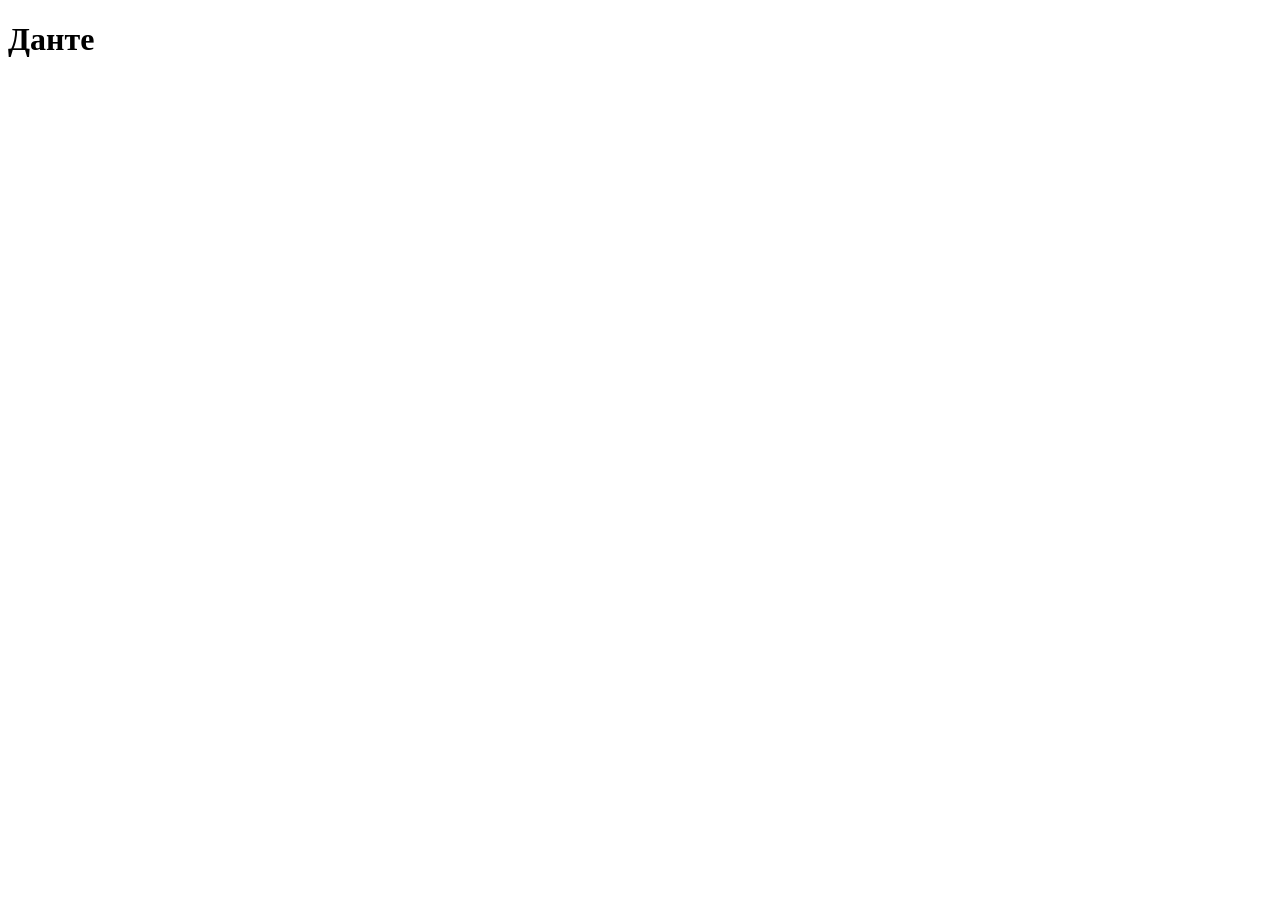
==== dante.html @ 0ce07fbe "Add files via upload First part of project" ====
<!DOCTYPE html>
<html lang="en">
<head>
    <meta charset="UTF-8">
    <meta name="viewport" content="width=device-width, initial-scale=1.0">
    <title>Dante</title>
</head>
<body>
    <h1>Данте</h1>
</body>
</html>
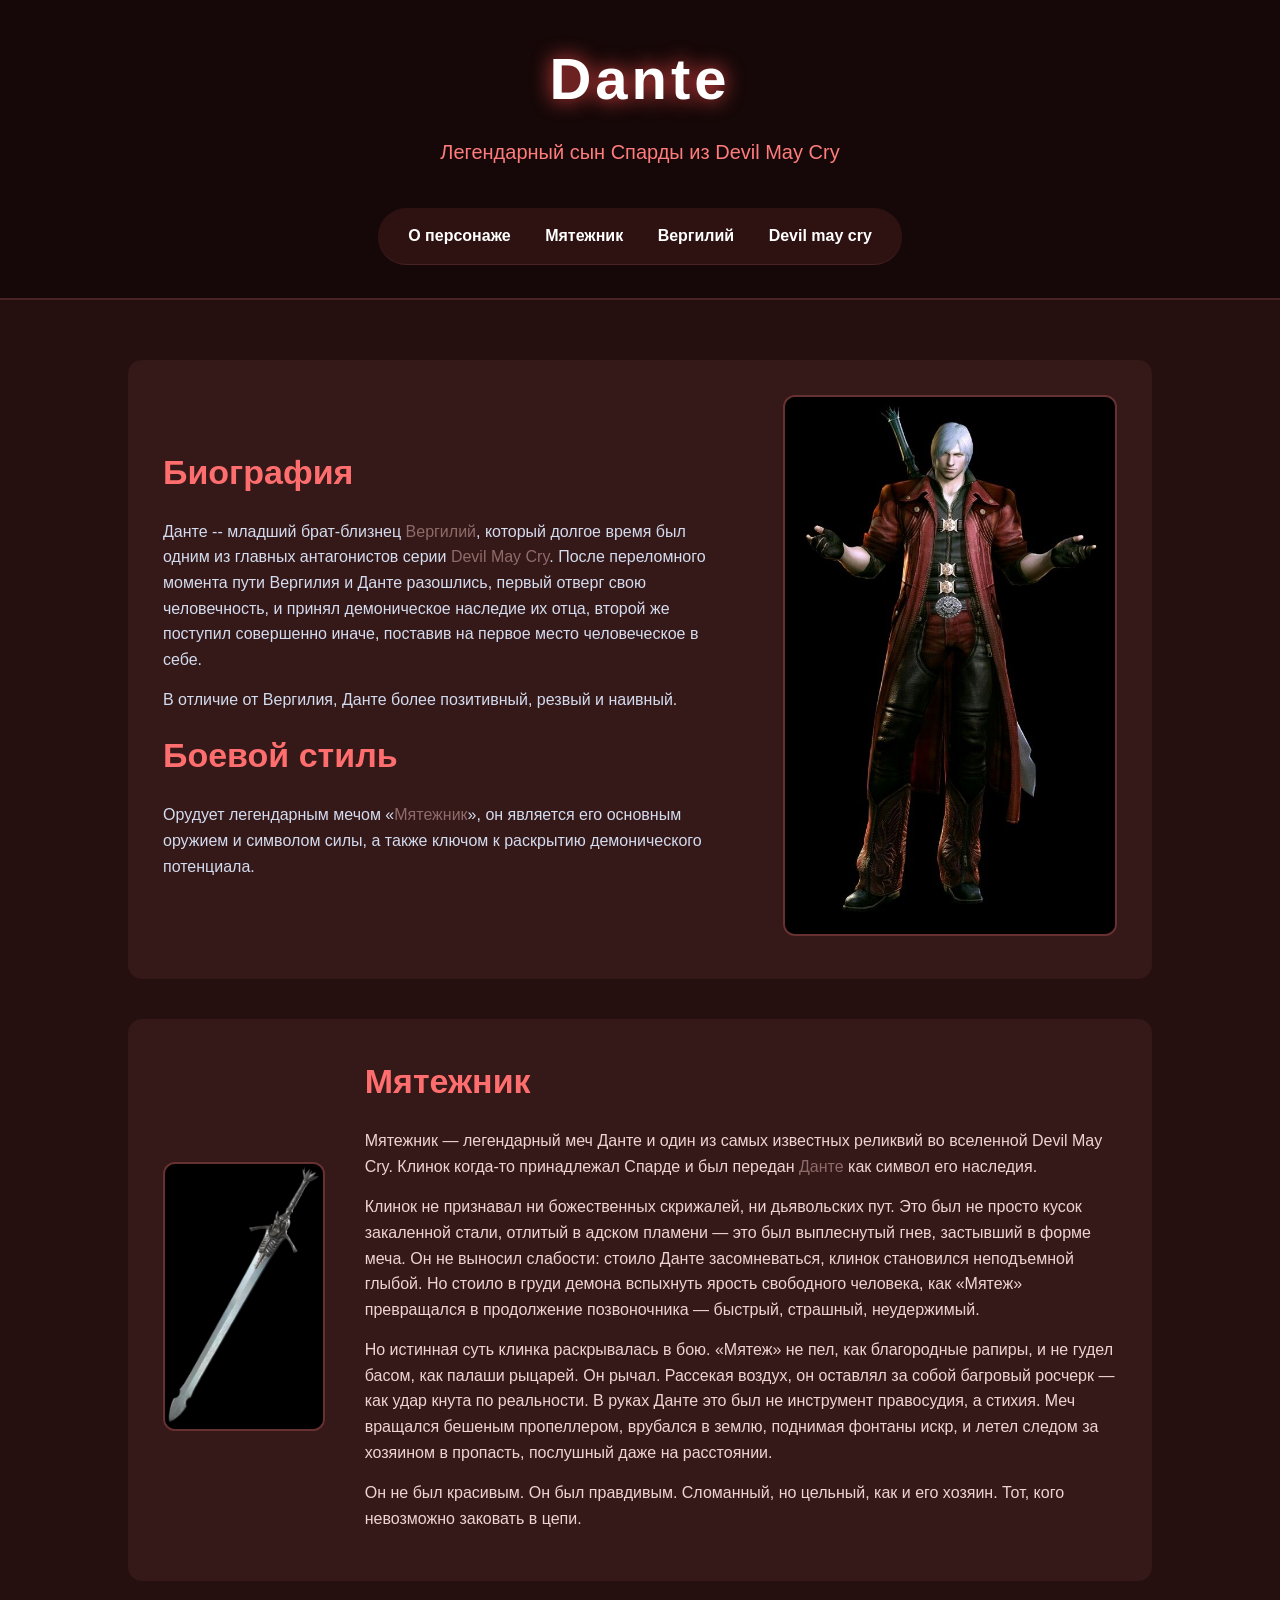
==== commit 7923396f: "Add files via upload fin_part" ====
--- a/dante.html
+++ b/dante.html
@@ -1,11 +1,101 @@
 <!DOCTYPE html>
-<html lang="en">
+<html lang="ru">
 <head>
-    <meta charset="UTF-8">
-    <meta name="viewport" content="width=device-width, initial-scale=1.0">
-    <title>Dante</title>
+<meta charset="UTF-8" />
+<link rel="stylesheet" href="dante.css">
+<meta name="viewport" content="width=device-width, initial-scale=1.0" />
+<title>Dante — Devil May Cry</title>
+
+
 </head>
+
 <body>
-    <h1>Данте</h1>
+
+<header>
+    <div>
+        <h1>Dante</h1>
+        <p>Легендарный сын Спарды из Devil May Cry</p>
+    </div>
+
+    <nav>
+        <a href="#about">О персонаже</a>
+        <a href="#metez">Мятежник</a>
+        <a href="vergil.html">Вергилий</a>
+        <a href="index.html">Devil may cry</a>
+    </nav>
+
+</header>
+
+    <main>
+        <section id="about" class="bio">
+
+            <div class="bio-text">
+
+                <h2>Биография</h2>
+
+                <p>
+                    Данте -- младший брат-близнец <a class="teg_a" href="vergil.html">Вергилий</a>, который долгое время был одним из главных антагонистов серии <a class="teg_a" href="index.html">Devil May Cry</a>. 
+                    После переломного момента пути Вергилия и Данте разошлись, первый отверг свою человечность, 
+                    и принял демоническое наследие их отца, второй же поступил совершенно иначе, поставив на первое место человеческое в себе. 
+                </p>
+
+                <p>
+                    В отличие от Вергилия, Данте более позитивный,
+                    резвый и наивный.
+                    
+                </p>
+                <h2>Боевой стиль</h2>
+                <p>
+                    Орудует легендарным мечом «<a class="teg_a" href="#metez">Мятежник</a>», он является его основным оружием и символом силы, а также ключом к раскрытию демонического потенциала. 
+                </p>
+
+            </div>
+
+            <div class="bio-image">
+                <img src="dante-pic.jpeg">
+            </div>
+
+        </section>
+        <section id="metez" class="metez">
+
+
+            <div class="metez-image">
+                <img src="meteznik-pic.jpeg" >
+            </div>
+
+            <div class="metez-text">
+
+                <h2>Мятежник</h2>
+
+                <p>
+                    Мятежник — легендарный меч Данте и один из самых известных
+                    реликвий во вселенной Devil May Cry. Клинок когда-то принадлежал
+                    Спарде и был передан <a class="teg_a" href="#about">Данте</a> как символ его наследия.
+                </p>
+
+                <p>
+                    Клинок не признавал ни божественных скрижалей, ни дьявольских пут. Это был не просто кусок закаленной стали, отлитый в адском пламени — это был выплеснутый гнев, застывший в форме меча.
+                    Он не выносил слабости: стоило Данте засомневаться, клинок становился неподъемной глыбой. 
+                    Но стоило в груди демона вспыхнуть ярость свободного человека, как «Мятеж» превращался в продолжение позвоночника — быстрый, страшный, неудержимый.
+                </p>
+
+                <p>
+                    Но истинная суть клинка раскрывалась в бою. «Мятеж» не пел, как благородные рапиры, и не гудел басом, как палаши рыцарей.
+                     Он рычал. Рассекая воздух, он оставлял за собой багровый росчерк — как удар кнута по реальности. В руках Данте это был не инструмент правосудия, а стихия. Меч вращался бешеным пропеллером, врубался в землю, поднимая фонтаны искр, и летел следом за хозяином в пропасть, послушный даже на расстоянии.
+                </p>
+
+                <p>
+                    Он не был красивым. Он был правдивым. Сломанный, но цельный, как и его хозяин. Тот, кого невозможно заковать в цепи.
+                </p>
+
+            </div>
+
+        </section>
+    </main>
+
+    <footer>
+
+    </footer>
+
 </body>
 </html>
--- a/dante.css
+++ b/dante.css
@@ -0,0 +1,182 @@
+*{
+    margin:0;
+    padding:0;
+    box-sizing:border-box;
+    font-family: 'Franklin Gothic Medium', 'Arial Narrow', Arial, sans-serif;
+
+}
+
+body{
+    background:#250f0f;
+    color:white;
+    line-height:1.6;
+    
+}
+
+
+
+header{
+    height:300px;
+
+    background-color:#160808;
+
+    background-size:cover;
+    background-position:center;
+
+    display:flex;
+    justify-content:center;
+    align-items:center;
+    text-align:center;
+    flex-direction:column;
+
+    border-bottom:2px solid #4a2424;
+
+}
+
+header h1{
+    font-size:58px;
+    letter-spacing:4px;
+    margin-bottom:10px;
+    text-shadow:0 0 20px #ff4e4e;
+}
+
+header p{
+    font-size:20px;
+    color:#ff7c7c;
+}
+
+
+
+nav{
+    background:#2e1212;
+    padding:15px;
+    text-align:center;
+    top:0;
+    border-bottom:1px solid #4a2222;
+    margin-top:40px;
+    border-radius: 30px;
+}
+
+nav a{
+    color:white;
+    text-decoration:none;
+    margin:0 15px;
+    font-weight:bold;
+    transition:0.3s;
+}
+
+nav a:hover{
+    color:#ff6e6e;
+}
+
+
+main{
+    padding:60px 10%;
+}
+
+.teg_a {
+    color: #906b6b; 
+    text-decoration: none;
+    transition: color 0.25s;
+}
+
+.teg_a:hover {
+    color: #5a3f3f; 
+}
+
+
+
+.bio{
+    display:flex;
+    align-items:center;
+    justify-content:space-between;
+    gap:40px;
+    background:#351818;
+    padding:35px;
+    border-radius:14px;
+}
+
+.bio-text{
+    width:60%;
+}
+
+.bio-text h2{
+    color:#ff6e6e;
+    margin-bottom:20px;
+    font-size:34px;
+}
+
+.bio-text p{
+    margin-bottom:15px;
+    color:#d3dcef;
+}
+
+.bio-image{
+    width:35%;
+}
+
+.bio-image img{
+    width:100%;
+    border-radius:12px;
+    border:2px solid #683131;
+}
+
+
+
+.card{
+    background:#351818;
+    padding:25px;
+    border-radius:14px;
+    margin-top:30px;
+}
+
+h2{
+    color:#ff6e6e;
+    margin-bottom:20px;
+}
+
+footer{
+    background:#271010;
+    text-align:center;
+    padding:20px;
+    margin-top:50px;
+
+    color:#d99f9f;
+}
+.bio:hover,.metez:hover{
+    transform: scale(1.02);
+    box-shadow: 0 0 25px rgba(255, 78, 78, 0.25);
+}
+.bio,.metez{
+    transition: 0.3s;
+}
+.metez{
+    display:flex;
+    align-items:center;
+    justify-content:space-between;
+    gap:40px;
+
+    background:#351818;
+    padding:35px;
+    border-radius:14px;
+
+    margin-top:40px;
+}
+.metez-image img{
+    width:100%;
+    border-radius:12px;
+    border:2px solid #683131;
+}
+
+
+
+.metez-text h2{
+    color:#ff6e6e;
+    margin-bottom:20px;
+    font-size:34px;
+}
+
+.metez-text p{
+    margin-bottom:15px;
+    color:#efd3d3;
+}
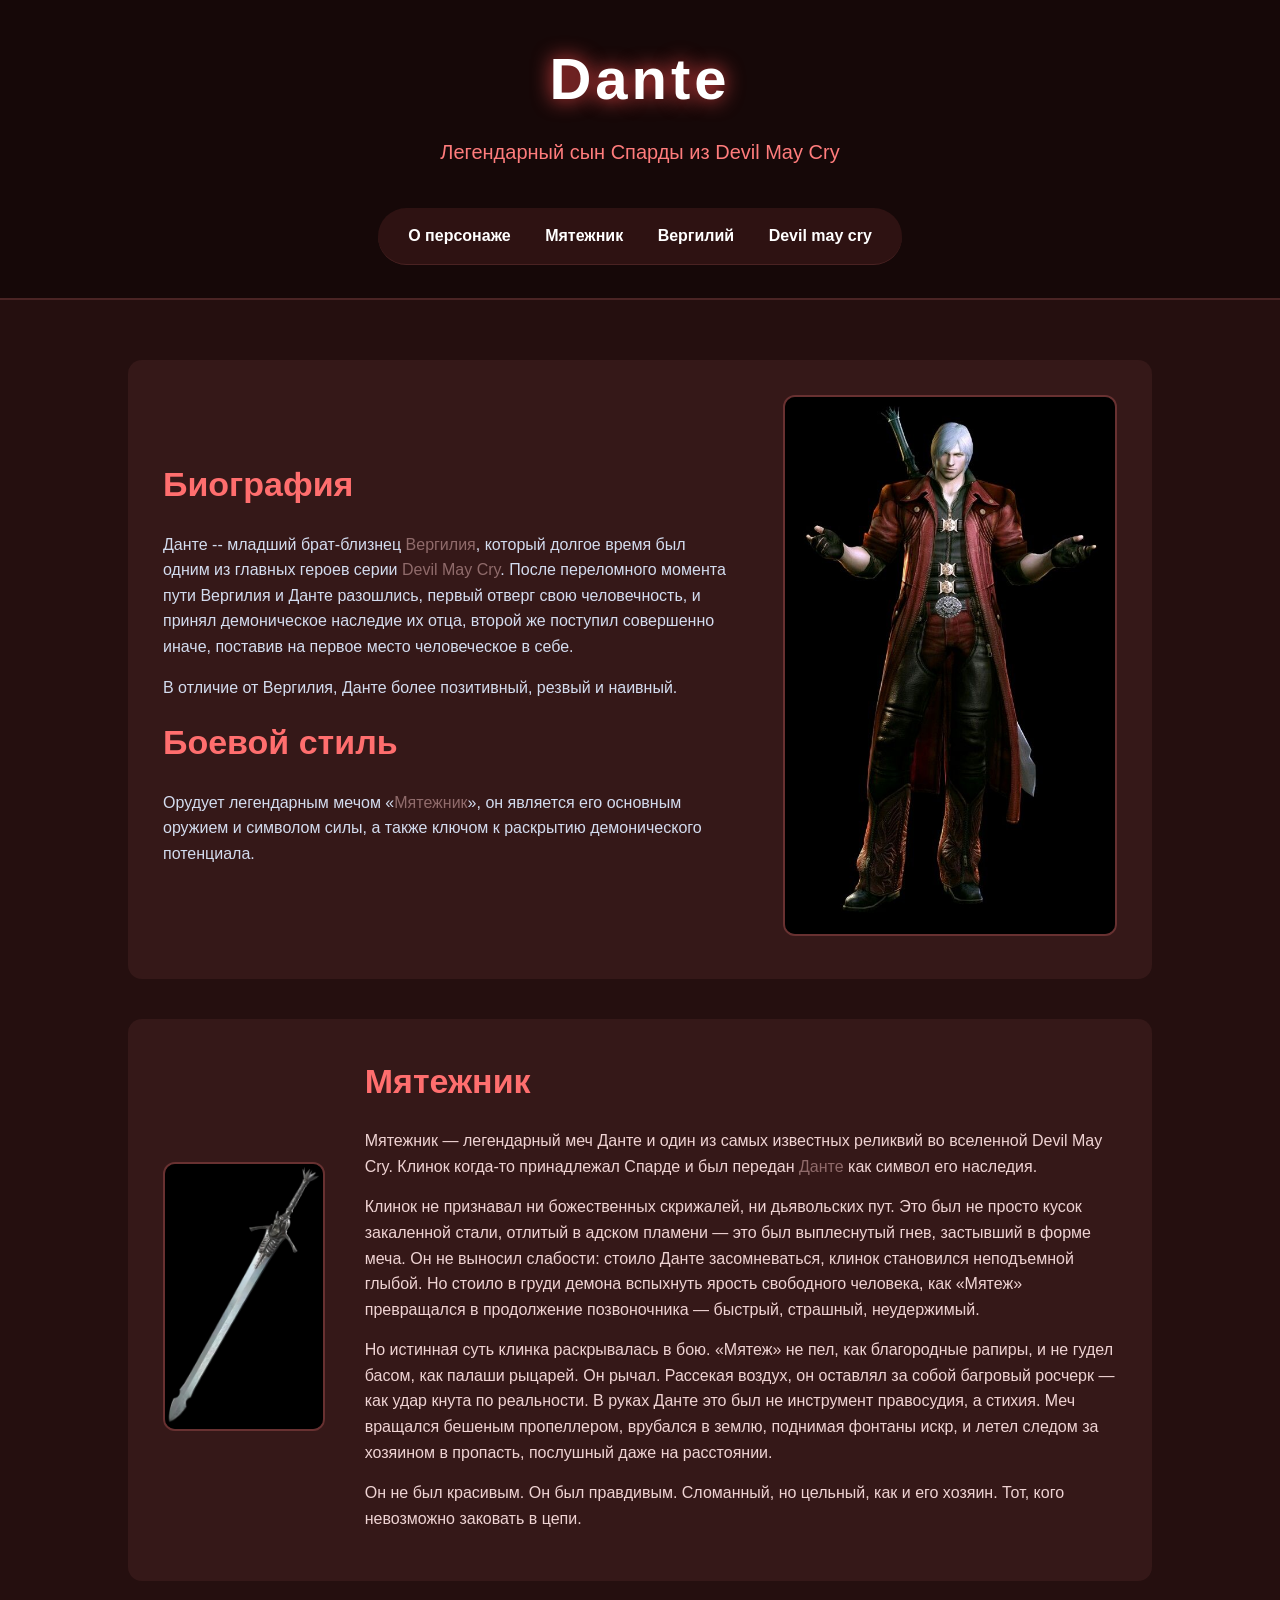
==== commit 1a952fa0: "Update dante.html" ====
--- a/dante.html
+++ b/dante.html
@@ -34,7 +34,7 @@
                 <h2>Биография</h2>
 
                 <p>
-                    Данте -- младший брат-близнец <a class="teg_a" href="vergil.html">Вергилий</a>, который долгое время был одним из главных антагонистов серии <a class="teg_a" href="index.html">Devil May Cry</a>. 
+                    Данте -- младший брат-близнец <a class="teg_a" href="vergil.html">Вергилия</a>, который долгое время был одним из главных героев серии <a class="teg_a" href="index.html">Devil May Cry</a>. 
                     После переломного момента пути Вергилия и Данте разошлись, первый отверг свою человечность, 
                     и принял демоническое наследие их отца, второй же поступил совершенно иначе, поставив на первое место человеческое в себе. 
                 </p>
@@ -98,4 +98,4 @@
     </footer>
 
 </body>
-</html>+</html>
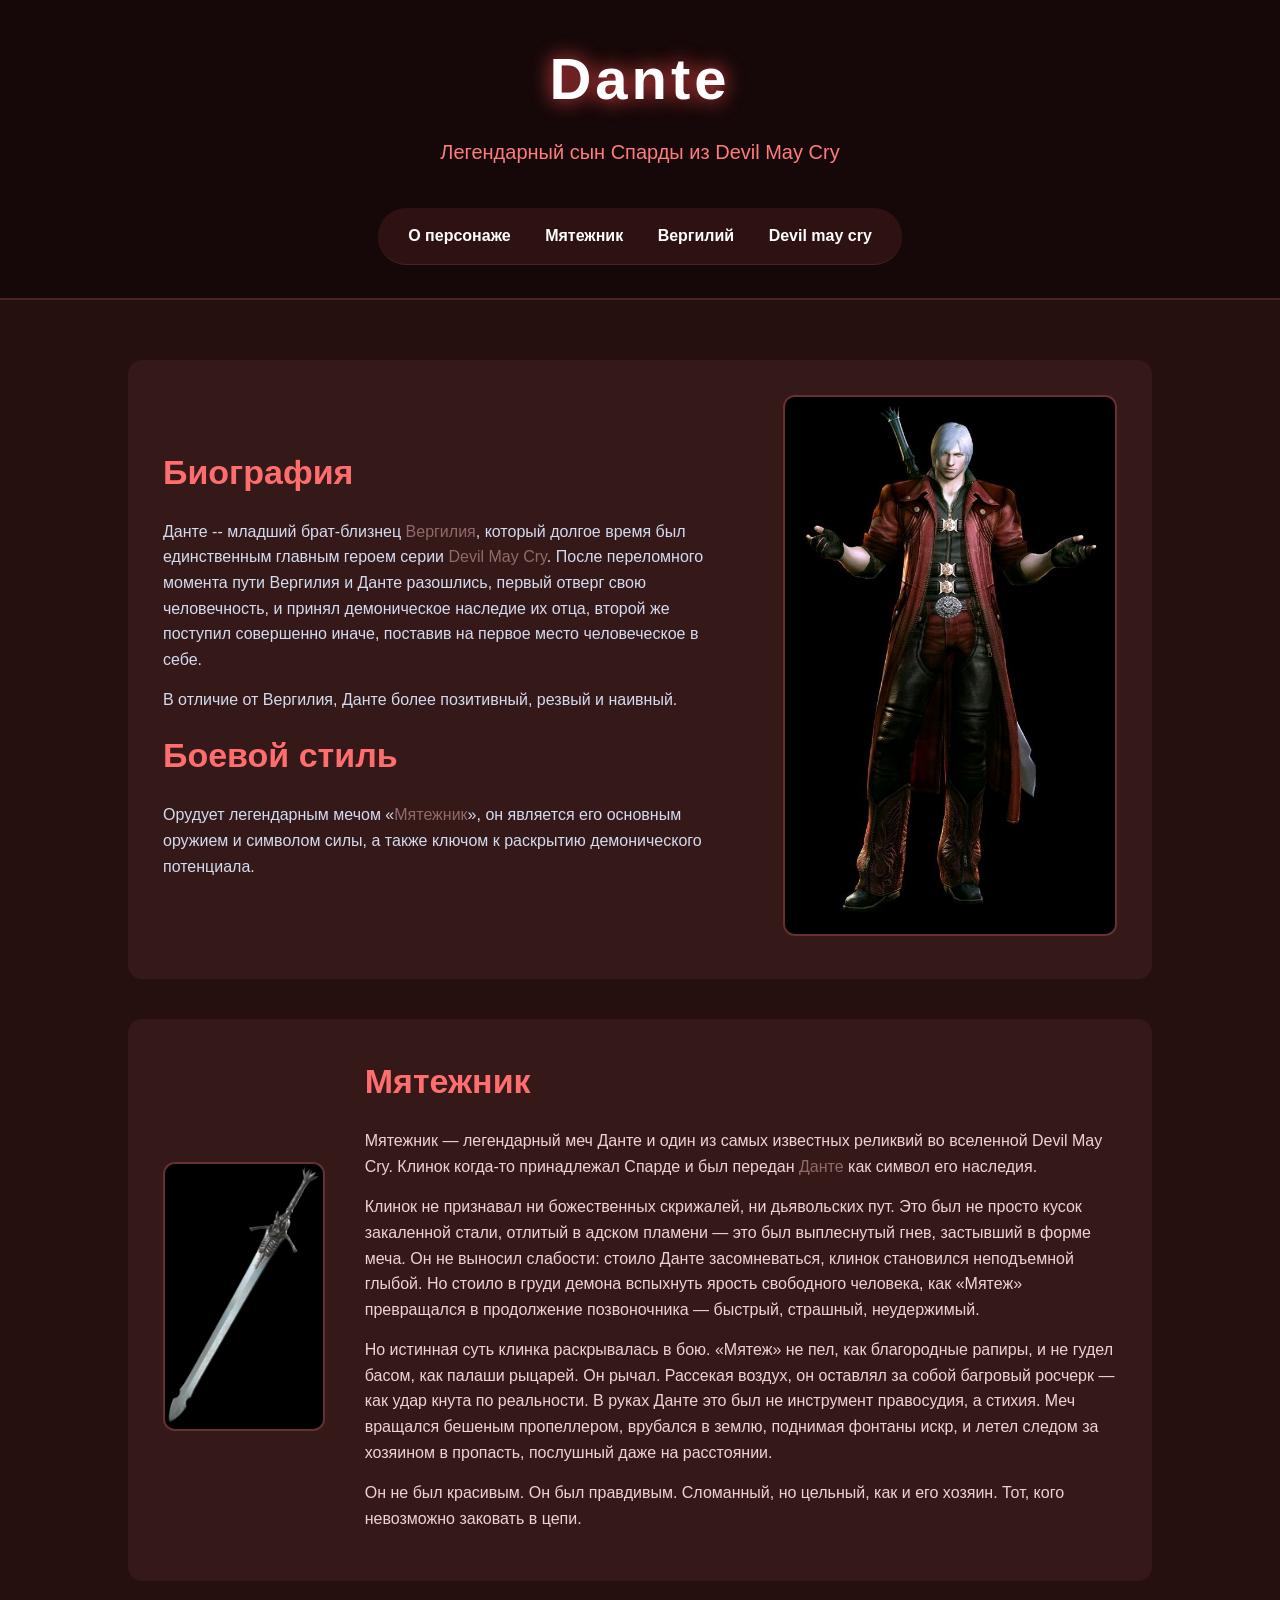
==== commit 69178e18: "Update dante.html" ====
--- a/dante.html
+++ b/dante.html
@@ -34,7 +34,7 @@
                 <h2>Биография</h2>
 
                 <p>
-                    Данте -- младший брат-близнец <a class="teg_a" href="vergil.html">Вергилия</a>, который долгое время был одним из главных героев серии <a class="teg_a" href="index.html">Devil May Cry</a>. 
+                    Данте -- младший брат-близнец <a class="teg_a" href="vergil.html">Вергилия</a>, который долгое время был единственным главным героем серии <a class="teg_a" href="index.html">Devil May Cry</a>. 
                     После переломного момента пути Вергилия и Данте разошлись, первый отверг свою человечность, 
                     и принял демоническое наследие их отца, второй же поступил совершенно иначе, поставив на первое место человеческое в себе. 
                 </p>
